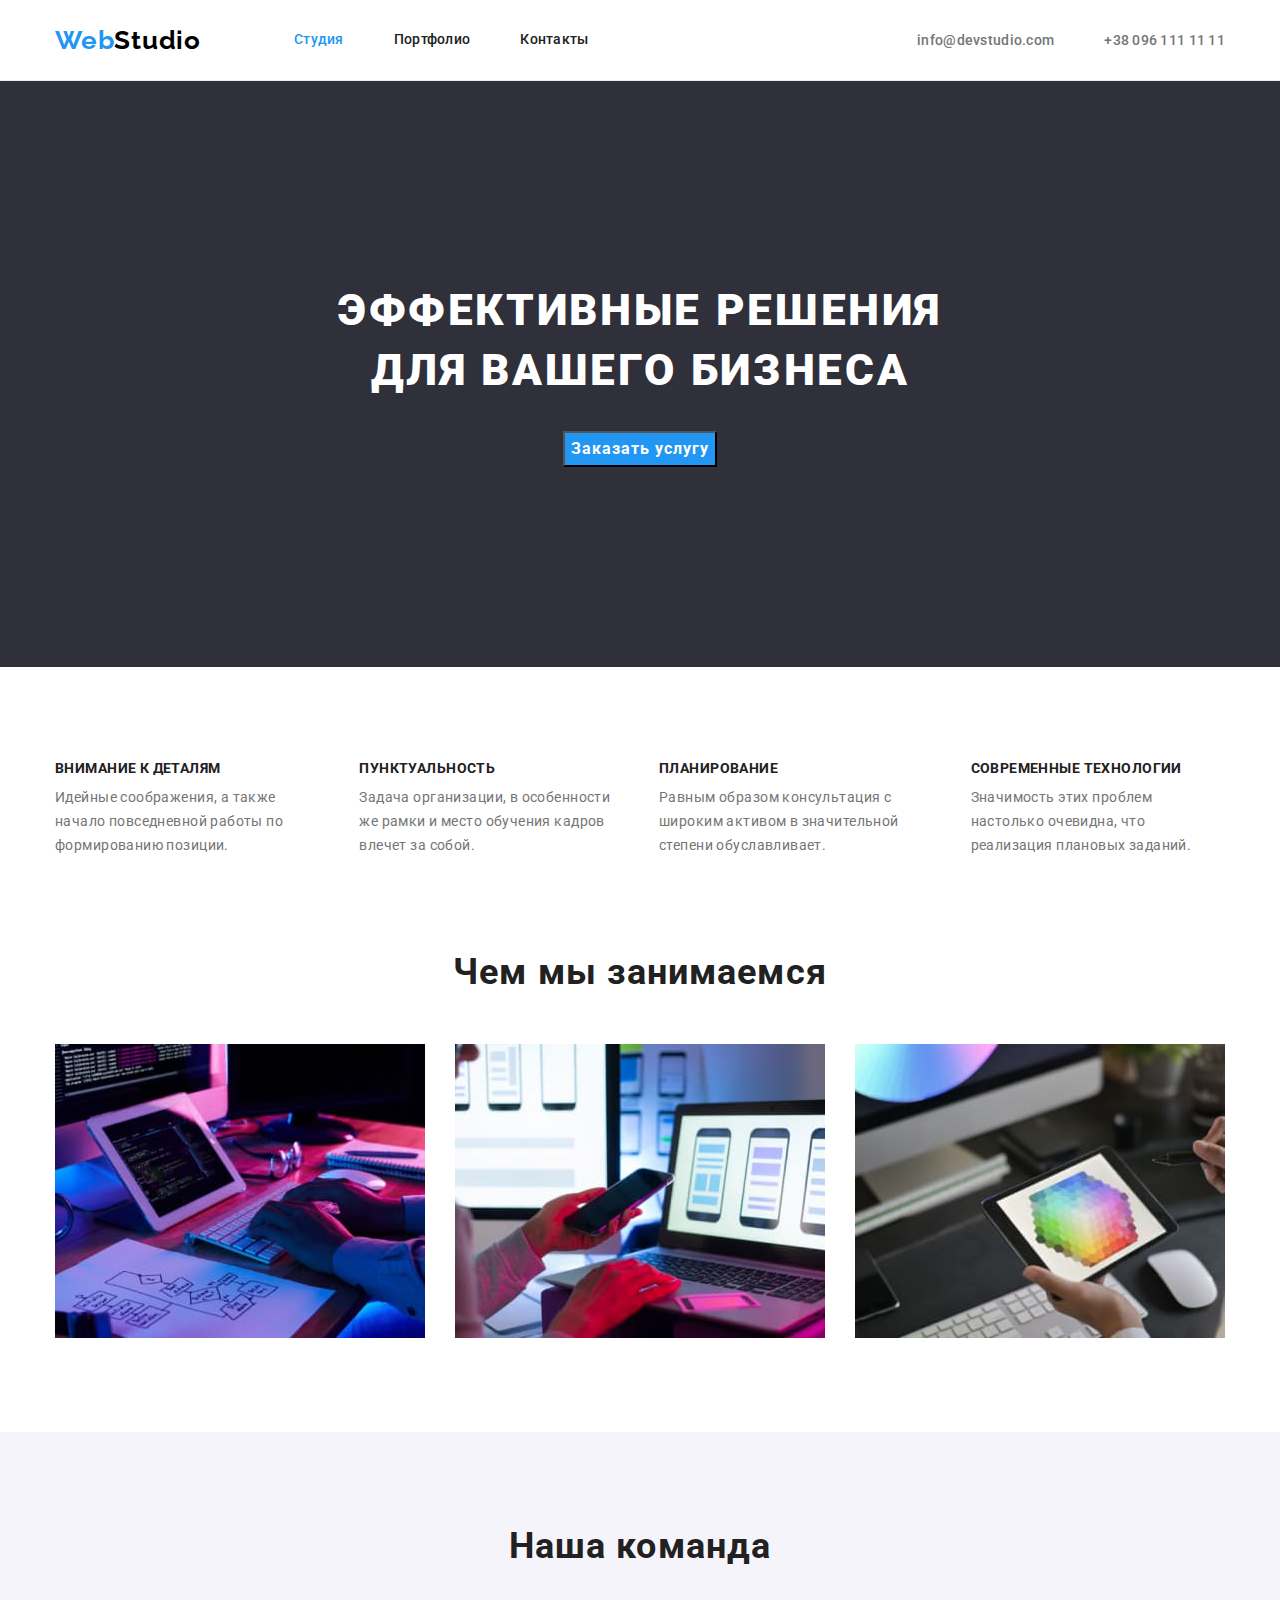
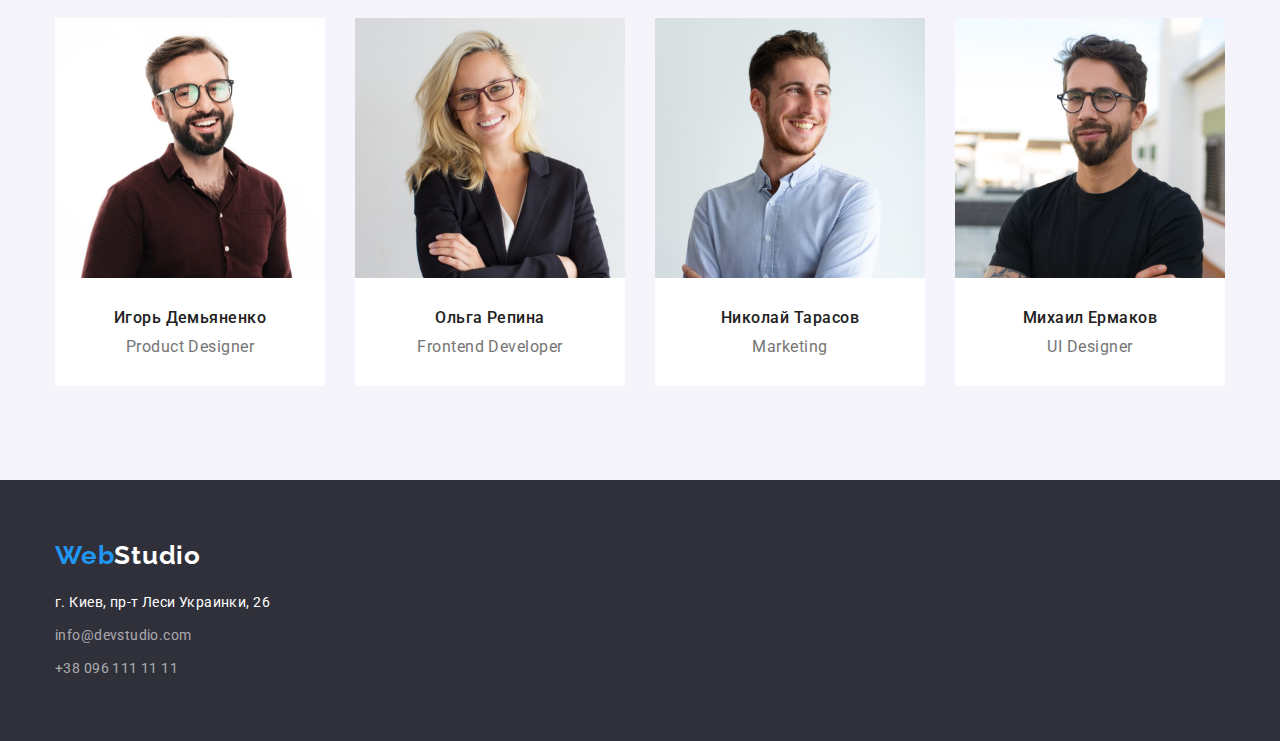
==== index.html @ cfa06dde "Initial commit" ====
<!DOCTYPE html>
<html lang="ru">
  <head>
    <meta charset="UTF-8" />
    <meta http-equiv="X-UA-Compatible" content="IE=edge" />
    <meta name="viewport" content="width=device-width, initial-scale=1.0" />
    <title>Студия</title>
    <link rel="preconnect" href="https://fonts.googleapis.com" />
    <link rel="preconnect" href="https://fonts.gstatic.com" crossorigin />
    <link
      href="https://fonts.googleapis.com/css2?family=Raleway:wght@700&family=Roboto:wght@400;500;700;900&display=swap"
      rel="stylesheet"
    />
    <link
      rel="stylesheet"
      href="https://cdnjs.cloudflare.com/ajax/libs/modern-normalize/1.1.0/modern-normalize.min.css"
    />
    <link rel="stylesheet" href="./css/style.css" />
  </head>
  <body class="page">
    <!--верхня лінія -->
    <header class="header">
      <div class="container header-container">
        <a class="header-logo" href="./index.html">Web<span class="uplogo-text">Studio</span></a>
        <nav>
          <ul class="site-nav">
            <li class="nav-item">
              <a class="link current" href="./index.html">Студия</a>
            </li>
            <li class="nav-item">
              <a class="link" href="./portfolio.html">Портфолио</a>
            </li>
            <li class="nav-item">
              <a class="link" href="">Контакты</a>
            </li>
          </ul>
        </nav>
        <ul class="header-contacts">
          <li class="contacts-item">
            <a class="contacts" href="mailto:info@devstudio.com" lang="en">info@devstudio.com</a>
          </li>
          <li class="contacts-item">
            <a class="contacts" href="tel:+380961111111">+38 096 111 11 11</a>
          </li>
        </ul>
      </div>
    </header>
    <!--Основний контент-->
    <main>
      <!--ГЕРОЙ-->
      <section class="hero-section">
        <div class="container hero-group">
          <h1 class="hero-title">Эффективные решения для вашего бизнеса</h1>
          <button class="hero-btn" type="button">Заказать услугу</button>
        </div>
      </section>

      <!--Особливості-->
      <section class="section benefits">
        <div class="container">
          <h2 class="visually-hidden">Наші переваги</h2>
          <ul class="benefits-item">
            <li class="benefits-contents">
              <h3 class="benefits-title">Внимание к деталям</h3>
              <p class="benefits-text">
                Идейные соображения, а также начало повседневной работы по формированию позиции.
              </p>
            </li>
            <li class="benefits-contents">
              <h3 class="benefits-title">Пунктуальность</h3>
              <p class="benefits-text">
                Задача организации, в особенности же рамки и место обучения кадров влечет за собой.
              </p>
            </li>
            <li class="benefits-contents">
              <h3 class="benefits-title">Планирование</h3>
              <p class="benefits-text">
                Равным образом консультация с широким активом в значительной степени обуславливает.
              </p>
            </li>
            <li class="benefits-contents">
              <h3 class="benefits-title">Современные технологии</h3>
              <p class="benefits-text">
                Значимость этих проблем настолько очевидна, что реализация плановых заданий.
              </p>
            </li>
          </ul>
        </div>
      </section>

      <!--Чим ми займаємся-->

      <section class="section occupation-section">
        <div class="container">
          <h2 class="occupation">Чем мы занимаемся</h2>
          <ul class="occupation-item">
            <li class="occupation-content">
              <img
                src="./images/img-section-what-we-do/wokr-computer.jpg"
                alt="Робота з компютером"
                width="370"
                height="294"
              />
            </li>

            <li class="occupation-content">
              <img
                src="./images/img-section-what-we-do/work-tel.jpg"
                alt="Робота з телефоном"
                width="370"
                height="294"
              />
            </li>

            <li class="occupation-content">
              <img
                src="./images/img-section-what-we-do/work-pad.jpg"
                alt="Робота з планшетом"
                width="370"
                height="294"
              />
            </li>
          </ul>
        </div>
      </section>

      <!--Наша Команда-->
      <section class="section team">
        <div class="container">
          <h2 class="team-title">Наша команда</h2>
          <ul class="team-item">
            <li class="team-content">
              <img
                src="./images/img-section-team/team-card-1.jpg"
                alt="Ігор"
                width="270"
                height="260"
              />
              <div class="text-team">
                <h3 class="team-name">Игорь Демьяненко</h3>
                <p class="team-job">Product Designer</p>
              </div>
            </li>

            <li class="team-content">
              <img
                src="./images/img-section-team/team-card-2.jpg"
                alt="Ольга"
                width="270"
                height="260"
              />
              <div class="text-team">
                <h3 class="team-name">Ольга Репина</h3>
                <p class="team-job">Frontend Developer</p>
              </div>
            </li>

            <li class="team-content">
              <img
                src="./images/img-section-team/team-card-3.jpg"
                alt="Микола"
                width="270"
                height="260"
              />
              <div class="text-team">
                <h3 class="team-name">Николай Тарасов</h3>
                <p class="team-job">Marketing</p>
              </div>
            </li>

            <li class="team-content">
              <img
                src="./images/img-section-team/team-card-4.jpg"
                alt="Михайло"
                width="270"
                height="260"
              />
              <div class="text-team">
                <h3 class="team-name">Михаил Ермаков</h3>
                <p class="team-job">UI Designer</p>
              </div>
            </li>
          </ul>
        </div>
      </section>
    </main>
    <!--Футер контакти-->

    <footer class="footer">
      <div class="container">
        <a class="logo-footer" href="./index.html">Web<span class="logo-text">Studio</span></a>

        <address>
          <ul>
            <li class="footer-item">
              <a
                class="map"
                href="https://www.google.com.ua/maps/place/%D0%B1%D1%83%D0%BB%D1%8C%D0%B2%D0%B0%D1%80+%D0%9B%D0%B5%D1%81%D1%96+%D0%A3%D0%BA%D1%80%D0%B0%D1%97%D0%BD%D0%BA%D0%B8,+26,+%D0%9A%D0%B8%D1%97%D0%B2,+02000/@50.4265807,30.5361971,17z/data=!3m1!4b1!4m5!3m4!1s0x40d4cf0e033ecbe9:0x57a4dffefec77da0!8m2!3d50.4265807!4d30.5383858"
              >
                г. Киев, пр-т Леси Украинки, 26</a
              >
            </li>

            <li class="footer-item">
              <a class="footer-contact" href="mailto:info@devstudio.com" lang="en"
                >info@devstudio.com</a
              >
            </li>
            <li class="footer-item">
              <a class="footer-contact" href="tel:+380961111111">+38 096 111 11 11</a>
            </li>
          </ul>
        </address>
      </div>
    </footer>
  </body>
</html>
---- css/style.css ----
body {
    font-family: roboto, sans-serif;
}

h1,
h2,
h3,
h4,
h5,
h6,
p {
    margin-bottom: 0;
    margin-top: 0;
}

img {
    display: block;
}

ul {
    list-style: none;
    padding: 0;
    margin: 0;
}

:root {
    --main-color: #212121;
    --blue-color: #2196F3;
    --white-color: #ffffff;
    --blackhero-color: #2F303A;
    --black-color: #000000;
    --grey-color: #757575;
    --button-color: #F5F4FA;
    --border-color: #eee;


}

.page {
    color: var(--grey-color);
    background-color: var(--white-color);
}

.container {

    width: 1200px;
    padding-left: 15px;
    padding-right: 15px;

    margin-left: auto;
    margin-right: auto;
}

.section {
    padding-top: 94px;
    padding-bottom: 94px;
}

.visually-hidden {
    position: absolute;
    white-space: nowrap;
    width: 1px;
    height: 1px;
    overflow: hidden;
    border: 0;
    padding: 0;
    clip: rect(0 0 0 0);
    clip-path: inset(50%);
    margin: -1px;
}

.header {
    background-color: var(--white-color);
    border-bottom: 1px solid #ECECEC;
}

.header-container {
    display: flex;
    align-items: center;
}

.header-logo {
    color: var(--blue-color);
    text-decoration: none;
    font-family: 'Raleway';
    font-weight: 700;
    font-size: 26px;
    line-height: 1.19;
    letter-spacing: 0.03em;
    margin-right: 93px;
}

.uplogo-text {
    color: var(--black-color);
    font-family: 'Raleway';
    font-weight: 700;
    font-size: 26px;
    line-height: 1.19;
    letter-spacing: 0.03em;
}

.site-nav {
    display: flex;
    align-items: center;
}

.nav-item {
    margin-right: 50px;
}

.nav-item:last-child {
    margin-right: 00px;
}

.link {
    padding-top: 32px;
    padding-bottom: 32px;
    display: block;
}

.site-nav .link {
    color: var(--main-color);
    text-decoration: none;
    font-weight: 500;
    font-size: 14px;
    line-height: 1.14;
    letter-spacing: 0.02em;
}

.site-nav .link:hover,
.site-nav .link:focus {
    color: var(--blue-color);
}

.site-nav .current {
    color: var(--blue-color);
}

.header-contacts {
    margin-left: auto;
    display: flex;
}

.contacts-item {
    margin-right: 50px;
}

.contacts-item:last-child {
    margin-right: 0px;
}

.header-contacts .contacts {
    color: var(--grey-color);
    text-decoration: none;

    font-weight: 500;
    font-size: 14px;
    line-height: 1.14;
    letter-spacing: 0.02em
}

.header-contacts .contacts:hover,
.header-contacts .contacts:focus {
    color: var(--blue-color);
}

.hero-section {
    background-color: var(--blackhero-color);
    padding: 200px 0;

}

.hero-group {
    width: 696px;
}

.hero-title {
    color: var(--white-color);

    font-weight: 900;
    font-size: 44px;
    line-height: 1.36;
    text-align: center;
    letter-spacing: 0.06em;
    text-transform: uppercase;
    margin-bottom: 30px;
}

.hero-btn {
    background-color: var(--blue-color);
    color: var(--white-color);
    cursor: pointer;
    font-family: inherit;
    font-weight: 700;
    font-size: 16px;
    line-height: 1.87;
    display: flex;
    align-items: center;
    text-align: center;
    letter-spacing: 0.06em;
    margin-left: auto;
    margin-right: auto;
}

.benefits-item {
    display: flex;
}

.benefits-contents {
    margin-right: 30px;
}

.benefits-contents:last-child {
    margin-right: 0px;
}

.benefits-title {
    color: var(--main-color);
    margin-bottom: 10px;
    font-weight: 700;
    font-size: 14px;
    line-height: 1.14;
    letter-spacing: 0.03em;
    text-transform: uppercase;
}

.benefits-text {
    font-size: 14px;
    line-height: 1.71;
    letter-spacing: 0.03em;
}

.occupation-section{
    padding-top: 0;

}
.occupation {
    color: var(--main-color);
    margin-bottom: 50px;

    font-weight: 700;
    font-size: 36px;
    line-height: 1.16;
    text-align: center;
    letter-spacing: 0.03em;
}

.occupation-item {
    display: flex;
}

.occupation-content {
    margin-right: 30px;
}

.occupation-content:last-child {
    margin-right: 0px;
}

.team {
    background-color: var(--button-color);
    ;
}

.team-title {
    color: var(--main-color);
    margin-bottom: 50px;

    font-weight: 700;
    font-size: 36px;
    line-height: 1.16;
    text-align: center;
    letter-spacing: 0.03em;
}

.team-item {
    display: flex;

}

.team-content {
    margin-right: 30px;
}
.team-content:last-child {
    margin-right: 0px;
}

.team-name {
    color: var(--main-color);
    background: var(--white-color);
    text-align: center;
    font-weight: 500;
    font-size: 16px;
    line-height: 1.19;
    margin-bottom: 10px;
    letter-spacing: 0.03em;
}

.team-job {
    color: var(--grey-color);
    background: var(--white-color);
    text-align: center;
    font-size: 16px;
    line-height: 1.19;
    
    letter-spacing: 0.03em;
}
.text-team{
    color: var(--grey-color);
        background: var(--white-color);
    padding-top: 30px;
    padding-bottom: 30px;
}

.footer {
    background-color: var(--blackhero-color);
    padding-top: 60px;
    padding-bottom: 60px;

}

.logo-footer {
    color: var(--blue-color);
    text-decoration: none;
    font-family: 'Raleway';
    font-weight: 700;
    font-size: 26px;
    line-height: 1.19;
    letter-spacing: 0.03em;
    margin-bottom: 20px;
    display: flex;
}

.logo-text {
    color: var(--white-color);
    text-decoration: none;
    font-family: 'Raleway';
    font-weight: 700;
    font-size: 26px;
    line-height: 1.19;
    letter-spacing: 0.03em;
}

address {
    font-style: normal;
}

.footer-item {
    margin-bottom: 9px;
}

.footer-item:last-child {
    margin-bottom: 0px;
}

.map {
    color: var(--white-color);
    text-decoration: none;

    font-size: 14px;
    line-height: 1.71;
    letter-spacing: 0.03em;
}

.footer-contact {
    color: rgba(255, 255, 255, 0.6);
    text-decoration: none;

    font-size: 14px;
    line-height: 1.71;
    letter-spacing: 0.03em;
}

.footer-contact:hover,
.footer-contact:focus {
    color: var(--blue-color);

}

/*main portfolio*/
.add-navi {
    display: flex;
    align-items: center;
    justify-content: center;
    margin-bottom: 50px;
}

.add-item {
    margin-right: 8px;
    
}

.add-item:last-child {
    margin-right: 0px;
}

.button {
    background-color: var(--button-color);
    color: var(--main-color);
    font-family: inherit;
    font-weight: 500;
    font-size: 16px;
    line-height: 1.62;
    text-align: center;
    letter-spacing: 0.03em;
    cursor: pointer;
}

.button:hover,
.button:focus {
    color: var(--white-color);
    background-color: var(--blue-color);
}

.all {
    background: var(--blue-color);
    color: var(--white-color);
}

.net {
    display: flex;
    flex-wrap: wrap;
}

.net-item {
    margin-right: 30px;
    margin-bottom: 30px;

}

.net-item:nth-child(3n) {
    margin-right: 0;
}

.net-item:nth-last-child(-n+3) {
    margin-bottom: 0px;
}
.text-flex{
    padding: 0px 24px 20px 24px;
    border-left: 1px solid #EEEEEE;
    border-right: 1px solid #EEEEEE;
    border-bottom: 1px solid #EEEEEE;
    

}
.portfolio-titles {
    color: var(--main-color);
    margin-bottom: 4px;

    font-weight: 700;
    font-size: 18px;
    line-height: 2;
    letter-spacing: 0.06em;
}

.portfolio-text {
   
    font-size: 16px;
    line-height: 1.87;
    letter-spacing: 0.03em;
}
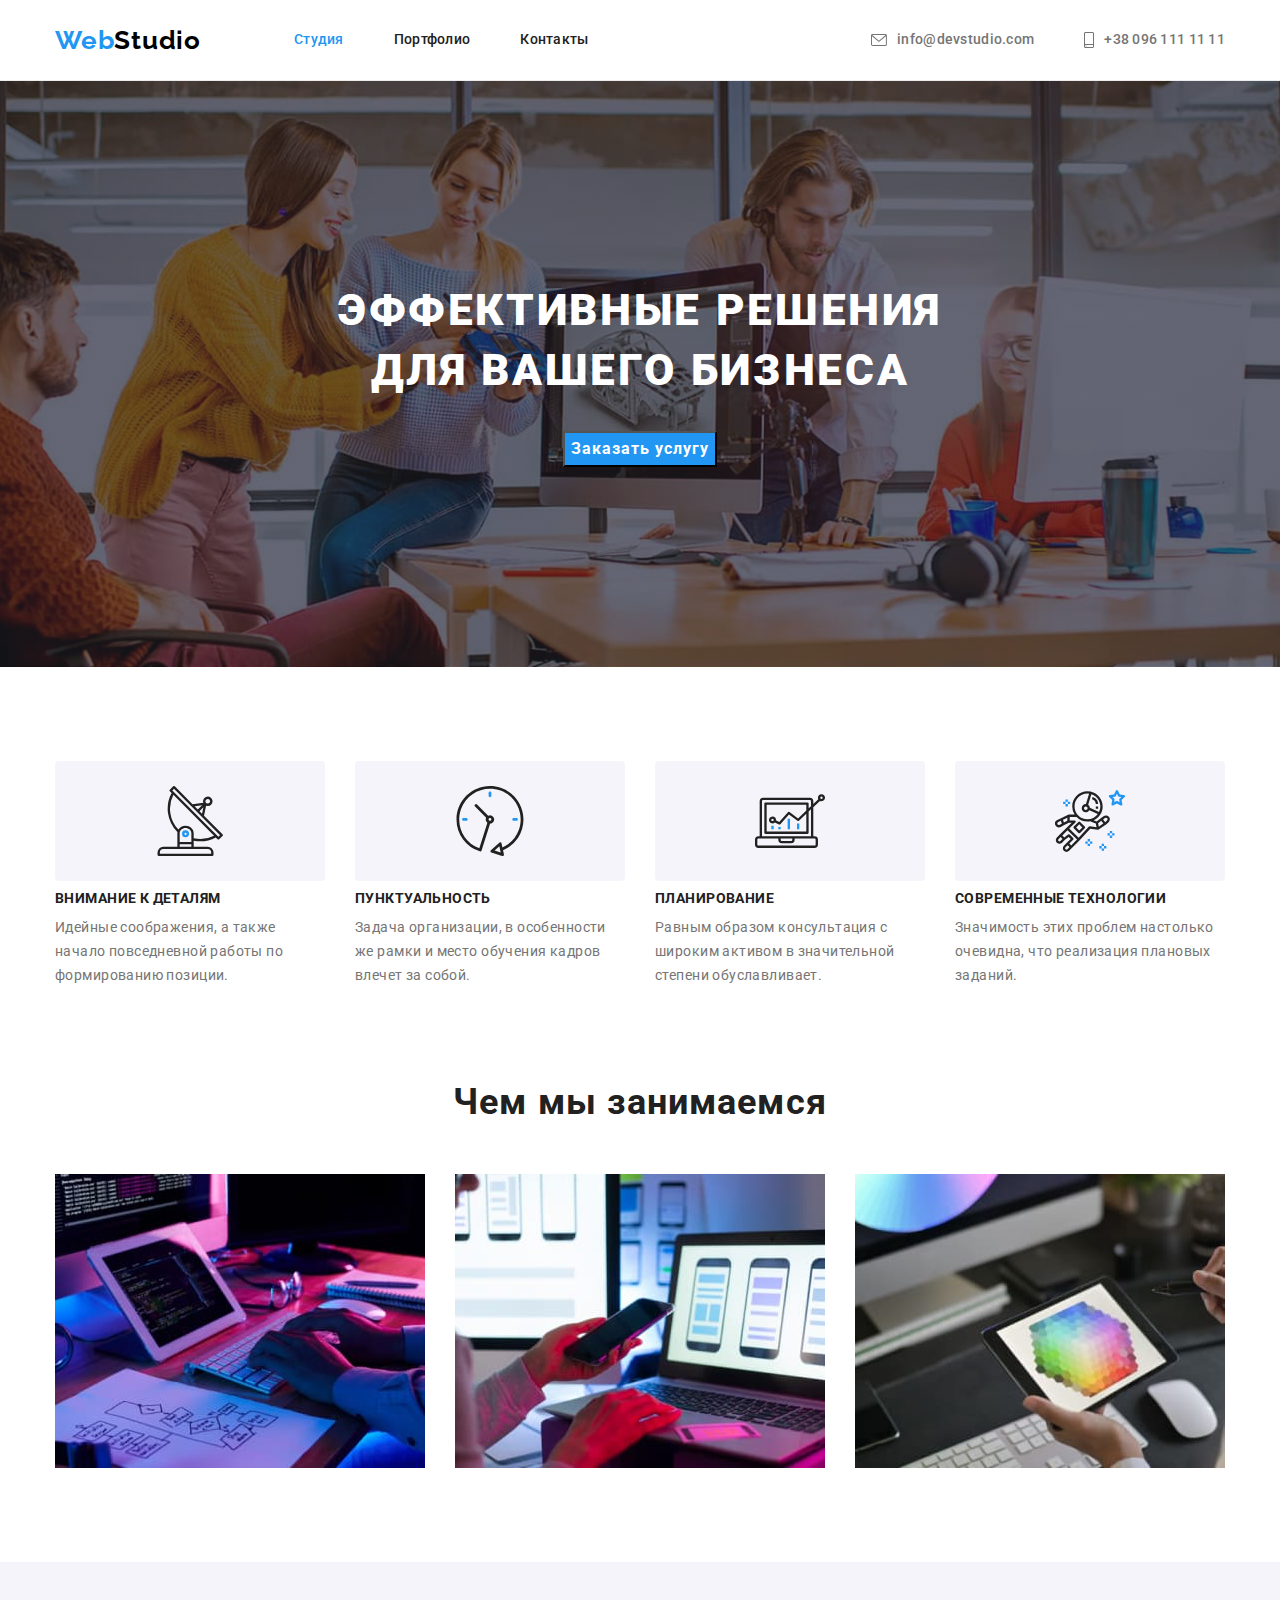
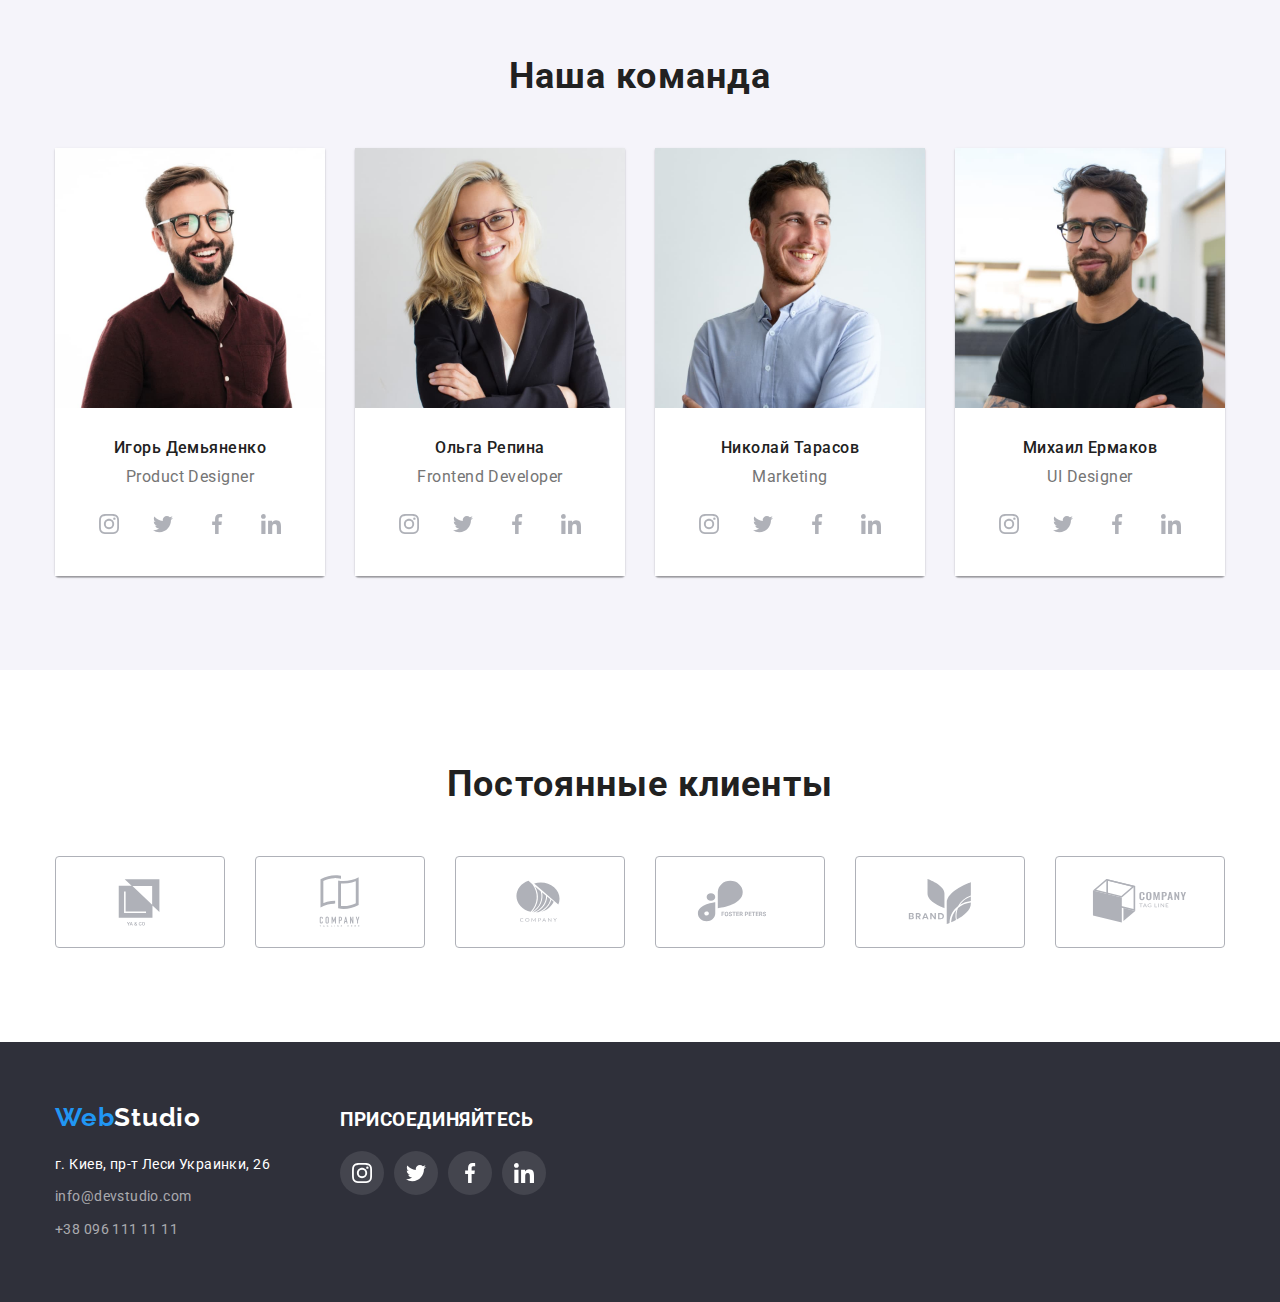
==== commit 5fa1702f: "homework-4" ====
--- a/index.html
+++ b/index.html
@@ -19,7 +19,7 @@
   </head>
   <body class="page">
     <!--верхня лінія -->
-    <header class="header">
+    <header class="header"> 
       <div class="container header-container">
         <a class="header-logo" href="./index.html">Web<span class="uplogo-text">Studio</span></a>
         <nav>
@@ -37,10 +37,10 @@
         </nav>
         <ul class="header-contacts">
           <li class="contacts-item">
-            <a class="contacts" href="mailto:info@devstudio.com" lang="en">info@devstudio.com</a>
+            <a class="contacts" href="mailto:info@devstudio.com" lang="en"><svg class="contacts-mail"><use href="./images/icons/symbol-defs.svg#icon-mail"></use> </svg> info@devstudio.com</a>
           </li>
           <li class="contacts-item">
-            <a class="contacts" href="tel:+380961111111">+38 096 111 11 11</a>
+            <a class="contacts" href="tel:+380961111111"><svg class="contacts-smartphone"><use href="./images/icons/symbol-defs.svg#icon-smartphone"></use> </svg> +38 096 111 11 11</a>
           </li>
         </ul>
       </div>
@@ -60,25 +60,30 @@
         <div class="container">
           <h2 class="visually-hidden">Наші переваги</h2>
           <ul class="benefits-item">
+            <li class="benefits-contents" >
+           <div class="benefits-icons"><svg class="benefits-icon"><use href="./images/icons/symbol-defs.svg#icon-antenna"></use> </svg></div>
+                <h3 class="benefits-title">Внимание к деталям</h3>
+              <p class="benefits-text">
+                Идейные соображения, а также начало повседневной работы по формированию позиции.
+              </p>
+              
+            </li>
             <li class="benefits-contents">
-              <h3 class="benefits-title">Внимание к деталям</h3>
-              <p class="benefits-text">
-                Идейные соображения, а также начало повседневной работы по формированию позиции.
+              <div  class="benefits-icons"><svg class="benefits-icon"><use href="./images/icons/symbol-defs.svg#icon-clock"></use> </svg></div>
+              <h3 class="benefits-title">Пунктуальность</h3>
+              <p class="benefits-text">
+                Задача организации, в особенности же рамки и место обучения кадров влечет за собой.
               </p>
             </li>
             <li class="benefits-contents">
-              <h3 class="benefits-title">Пунктуальность</h3>
-              <p class="benefits-text">
-                Задача организации, в особенности же рамки и место обучения кадров влечет за собой.
+              <div class="benefits-icons"><svg class="benefits-icon"><use href="./images/icons/symbol-defs.svg#icon-diagram"></use> </svg></div>
+              <h3 class="benefits-title">Планирование</h3>
+              <p class="benefits-text">
+                Равным образом консультация с широким активом в значительной степени обуславливает.
               </p>
             </li>
             <li class="benefits-contents">
-              <h3 class="benefits-title">Планирование</h3>
-              <p class="benefits-text">
-                Равным образом консультация с широким активом в значительной степени обуславливает.
-              </p>
-            </li>
-            <li class="benefits-contents">
+              <div class="benefits-icons"><svg class="benefits-icon"><use href="./images/icons/symbol-defs.svg#icon-astronaut"></use> </svg></div>
               <h3 class="benefits-title">Современные технологии</h3>
               <p class="benefits-text">
                 Значимость этих проблем настолько очевидна, что реализация плановых заданий.
@@ -139,6 +144,13 @@
               <div class="text-team">
                 <h3 class="team-name">Игорь Демьяненко</h3>
                 <p class="team-job">Product Designer</p>
+                <ul class="icons-list">
+                  <li class="social-list"> <a class="social-links" href="https://www.instagram.com/"> <svg class="social-icons"><use href="./images/icons/symbol-defs.svg#icon-instagram"></use></svg></a>
+                  </li>
+                  <li class="social-list"> <a class="social-links" href="https://twitter.com/?lang=uk"><svg class="social-icons"><use href="./images/icons/symbol-defs.svg#icon-twitter"></use> </svg></a></li>
+                  <li class="social-list"> <a class="social-links" href="https://about.facebook.com/"> <svg class="social-icons"><use href="./images/icons/symbol-defs.svg#icon-facebook"></use> </svg></a></li>
+                  <li class="social-list"> <a class="social-links" href="https://www.linkedin.com/"> <svg class="social-icons"><use href="./images/icons/symbol-defs.svg#icon-linkedin"></use>  </svg> </svg></a></li>
+                </ul>
               </div>
             </li>
 
@@ -152,6 +164,13 @@
               <div class="text-team">
                 <h3 class="team-name">Ольга Репина</h3>
                 <p class="team-job">Frontend Developer</p>
+                <ul class="icons-list">
+                  <li class="social-list"> <a class="social-links" href="https://www.instagram.com/"> <svg class="social-icons"><use href="./images/icons/symbol-defs.svg#icon-instagram"></use></svg></a>
+                  </li>
+                  <li class="social-list"> <a class="social-links" href="https://twitter.com/?lang=uk"><svg class="social-icons"><use href="./images/icons/symbol-defs.svg#icon-twitter"></use> </svg></a></li>
+                  <li class="social-list"> <a class="social-links" href="https://about.facebook.com/"> <svg class="social-icons"><use href="./images/icons/symbol-defs.svg#icon-facebook"></use> </svg></a></li>
+                  <li class="social-list"> <a class="social-links" href="https://www.linkedin.com/"> <svg class="social-icons"><use href="./images/icons/symbol-defs.svg#icon-linkedin"></use>  </svg> </svg></a></li>
+                </ul>
               </div>
             </li>
 
@@ -165,6 +184,13 @@
               <div class="text-team">
                 <h3 class="team-name">Николай Тарасов</h3>
                 <p class="team-job">Marketing</p>
+                <ul class="icons-list">
+                  <li class="social-list"> <a class="social-links" href="https://www.instagram.com/"> <svg class="social-icons"><use href="./images/icons/symbol-defs.svg#icon-instagram"></use></svg></a>
+                  </li>
+                  <li class="social-list"> <a class="social-links" href="https://twitter.com/?lang=uk"><svg class="social-icons"><use href="./images/icons/symbol-defs.svg#icon-twitter"></use> </svg></a></li>
+                  <li class="social-list"> <a class="social-links" href="https://about.facebook.com/"> <svg class="social-icons"><use href="./images/icons/symbol-defs.svg#icon-facebook"></use> </svg></a></li>
+                  <li class="social-list"> <a class="social-links" href="https://www.linkedin.com/"> <svg class="social-icons"><use href="./images/icons/symbol-defs.svg#icon-linkedin"></use>  </svg> </svg></a></li>
+                </ul>
               </div>
             </li>
 
@@ -178,8 +204,30 @@
               <div class="text-team">
                 <h3 class="team-name">Михаил Ермаков</h3>
                 <p class="team-job">UI Designer</p>
-              </div>
-            </li>
+                <ul class="icons-list">
+                  <li class="social-list"> <a class="social-links" href="https://www.instagram.com/"> <svg class="social-icons"><use href="./images/icons/symbol-defs.svg#icon-instagram"></use></svg></a>
+                  </li>
+                  <li class="social-list"> <a class="social-links" href="https://twitter.com/?lang=uk"><svg class="social-icons"><use href="./images/icons/symbol-defs.svg#icon-twitter"></use> </svg></a></li>
+                  <li class="social-list"> <a class="social-links" href="https://about.facebook.com/"> <svg class="social-icons"><use href="./images/icons/symbol-defs.svg#icon-facebook"></use> </svg></a></li>
+                  <li class="social-list"> <a class="social-links" href="https://www.linkedin.com/"> <svg class="social-icons"><use href="./images/icons/symbol-defs.svg#icon-linkedin"></use>  </svg> </a></li>
+                </ul>
+              </div>
+            </li>
+          </ul>
+        </div>
+      </section>
+      <!-- Постійні клієнти -->
+
+      <section class="section section-clients">
+        <div class="container">
+          <h2 class="clients-title">Постоянные клиенты</h2>
+          <ul class="clients-list">
+            <li class="clients-item"><svg class="clients-icons"><use href="./images/icons/symbol-defs.svg#icon-client-1"></use>  </svg> </li>
+            <li class="clients-item"><svg class="clients-icons"><use href="./images/icons/symbol-defs.svg#icon-client-2"></use>  </svg> </li>
+            <li class="clients-item"><svg class="clients-icons"><use href="./images/icons/symbol-defs.svg#icon-client-3"></use>  </svg> </li>
+            <li class="clients-item"><svg class="clients-icons"><use href="./images/icons/symbol-defs.svg#icon-client-4"></use>  </svg> </li>
+            <li class="clients-item"><svg class="clients-icons"><use href="./images/icons/symbol-defs.svg#icon-client-5"></use>  </svg> </li>
+            <li class="clients-item"><svg class="clients-icons"><use href="./images/icons/symbol-defs.svg#icon-client-6"></use>  </svg> </li>
           </ul>
         </div>
       </section>
@@ -187,7 +235,8 @@
     <!--Футер контакти-->
 
     <footer class="footer">
-      <div class="container">
+      <div class="container footer-container">
+        <div>
         <a class="logo-footer" href="./index.html">Web<span class="logo-text">Studio</span></a>
 
         <address>
@@ -209,6 +258,16 @@
             <li class="footer-item">
               <a class="footer-contact" href="tel:+380961111111">+38 096 111 11 11</a>
             </li>
+            </div>
+         <div class="connect-icons">
+            <h3 class="connect">ПРИСОЕДИНЯЙТЕСЬ</h3>
+            <ul class="footer-list">
+              <li class="footer-list"><a class="footer-link" href="https://www.instagram.com/"><svg class="footer-icons"><use href="./images/icons/symbol-defs.svg#icon-instagram"></use></svg></a></li>
+              <li class="footer-list"><a class="footer-link" href="https://twitter.com/?lang=uk"><svg class="footer-icons"><use href="./images/icons/symbol-defs.svg#icon-twitter"></use> </svg></a></li>
+              <li class="footer-list"><a class="footer-link" href="https://about.facebook.com/"><svg class="footer-icons"><use href="./images/icons/symbol-defs.svg#icon-facebook"></use> </svg></a></li>
+              <li class="footer-list"><a class="footer-link" href="https://www.linkedin.com/"><svg class="footer-icons"><use href="./images/icons/symbol-defs.svg#icon-linkedin"></use>  </svg></a></li>
+            </ul>
+          </div>
           </ul>
         </address>
       </div>
--- a/css/style.css
+++ b/css/style.css
@@ -149,24 +149,49 @@
     margin-right: 0px;
 }
 
-.header-contacts .contacts {
+ .contacts {
+     display: flex;
     color: var(--grey-color);
     text-decoration: none;
-
+    align-items: center;
     font-weight: 500;
     font-size: 14px;
     line-height: 1.14;
     letter-spacing: 0.02em
 }
 
-.header-contacts .contacts:hover,
-.header-contacts .contacts:focus {
+ .contacts:hover,
+ .contacts:focus {
     color: var(--blue-color);
 }
 
+.contacts-mail{
+width: 16px;
+height: 12px;
+margin-right: 10px;
+fill: currentColor;
+
+}
+.contacts-smartphone{
+    width: 10px;
+    height: 16px;
+    margin-right: 10px;
+    fill: currentColor;
+    }
+
+
 .hero-section {
+    background-image: linear-gradient(to right, rgba(47, 48, 58, 0.4), rgba(47, 48, 58, 0.4)), url(../images/img-section-hero/hero-img.jpg);
+    background-repeat: no-repeat;
+    max-width: 1600px;
+    margin-right: auto;
+    margin-left: auto;
+    background-size: cover;
+    background-position: center;
+
     background-color: var(--blackhero-color);
     padding: 200px 0;
+    
 
 }
 
@@ -229,6 +254,21 @@
     line-height: 1.71;
     letter-spacing: 0.03em;
 }
+.benefits-icons{
+background-color: var(--button-color);
+height: 120px;
+width: 270px;
+border-radius: 4px;
+margin-bottom: 10px;
+display: flex;
+align-items: center;
+justify-content: center;
+
+}
+.benefits-icon{
+    width: 70px;
+height: 70px;
+}
 
 .occupation-section{
     padding-top: 0;
@@ -275,11 +315,12 @@
 
 .team-item {
     display: flex;
-
 }
 
 .team-content {
     margin-right: 30px;
+    box-shadow: 0px 1px 3px rgba(0, 0, 0, 0.12), 0px 1px 1px rgba(0, 0, 0, 0.14), 0px 2px 1px rgba(0, 0, 0, 0.2);
+        border-radius: 0px 0px 4px 4px;
 }
 .team-content:last-child {
     margin-right: 0px;
@@ -302,7 +343,7 @@
     text-align: center;
     font-size: 16px;
     line-height: 1.19;
-    
+    margin-bottom: 16px;
     letter-spacing: 0.03em;
 }
 .text-team{
@@ -311,6 +352,78 @@
     padding-top: 30px;
     padding-bottom: 30px;
 }
+ .icons-list{
+    display: flex;
+    justify-content: center;
+}
+
+.social-list:not(:last-child) {
+    margin-right: 10px;
+}
+.social-links{
+    display: flex;
+    width: 44px;
+    height: 44px;
+    background-color: var(--white-color);
+    border-radius: 50%;
+    align-items: center;
+    justify-content: center;
+}
+.social-links:hover .social-icons,
+.social-links:focus .social-icons {
+    fill: #ffffff;
+}
+.social-links:hover,
+.social-links:focus{
+    background-color:var(--blue-color)
+}
+.social-icons{
+    width: 20px;
+    height: 20px;
+    fill: #AFB1B8    ;
+}
+.clients-title{
+    color: var(--main-color);
+    margin-bottom: 50px;
+
+    font-weight: 700;
+    font-size: 36px;
+    line-height: 1.16;
+    text-align: center;
+    letter-spacing: 0.03em;
+}
+.clients-list{
+    display: flex;
+}
+.clients-item{
+    display: flex;
+    width: 170px;
+    height: 92px;
+    margin-right: 30px;
+    border: solid 1px #AFB1B8;
+    justify-content: center;
+    align-items: center;
+    border-radius: 4px;
+}
+.clients-item:last-child{
+    margin-right: 0px;
+}
+.clients-item:hover,
+.clients-item:focus{
+    border-color: var(--blue-color);
+}
+.clients-item:hover .clients-icons,
+.clients-item:focus .clients-icons{
+    fill: var(--blue-color);
+}
+
+.clients-icons{
+    width: 106px;
+    height: 60px;
+    fill: #AFB1B8;
+}
+
+
 
 .footer {
     background-color: var(--blackhero-color);
@@ -319,6 +432,12 @@
 
 }
 
+.footer-container{
+    display: flex;
+        justify-content: flex-start;
+        align-items: baseline;
+}
+
 .logo-footer {
     color: var(--blue-color);
     text-decoration: none;
@@ -376,6 +495,41 @@
     color: var(--blue-color);
 
 }
+.connect-icons{
+    margin-left: 70px;
+}
+.connect{
+    color: var(--white-color);
+    font-style: 14px;
+line-height: 1.14;
+letter-spacing: 0.03em;
+margin-bottom: 20px;
+}
+.footer-list{
+    display: flex;
+    margin-right: 10px;
+}
+.footer-list:last-child{
+    margin-right: 0px;
+}
+.footer-link{
+    display: flex;
+    width: 44px;
+    height: 44px;
+    border-radius: 50%;
+    background-color: rgba(255, 255, 255, 0.1);
+    justify-content: center;
+    align-items: center;
+}
+.footer-link:hover{
+background-color: var(--blue-color);
+}
+.footer-icons{
+    fill:var(--white-color);
+    height: 20px;
+    width: 20px;
+}
+
 
 /*main portfolio*/
 .add-navi {
@@ -404,12 +558,15 @@
     text-align: center;
     letter-spacing: 0.03em;
     cursor: pointer;
+        border-radius: 4px;
 }
 
 .button:hover,
 .button:focus {
     color: var(--white-color);
     background-color: var(--blue-color);
+    box-shadow: 0px 3px 1px rgba(0, 0, 0, 0.1), 0px 1px 2px rgba(0, 0, 0, 0.08), 0px 2px 2px rgba(0, 0, 0, 0.12);
+        border-radius: 4px;
 }
 
 .all {
@@ -425,7 +582,10 @@
 .net-item {
     margin-right: 30px;
     margin-bottom: 30px;
-
+}
+.net-item:hover,
+.net-item:focus{
+    box-shadow: 0px 1px 1px rgba(0, 0, 0, 0.12), 0px 4px 4px rgba(0, 0, 0, 0.06), 1px 4px 6px rgba(0, 0, 0, 0.16);
 }
 
 .net-item:nth-child(3n) {
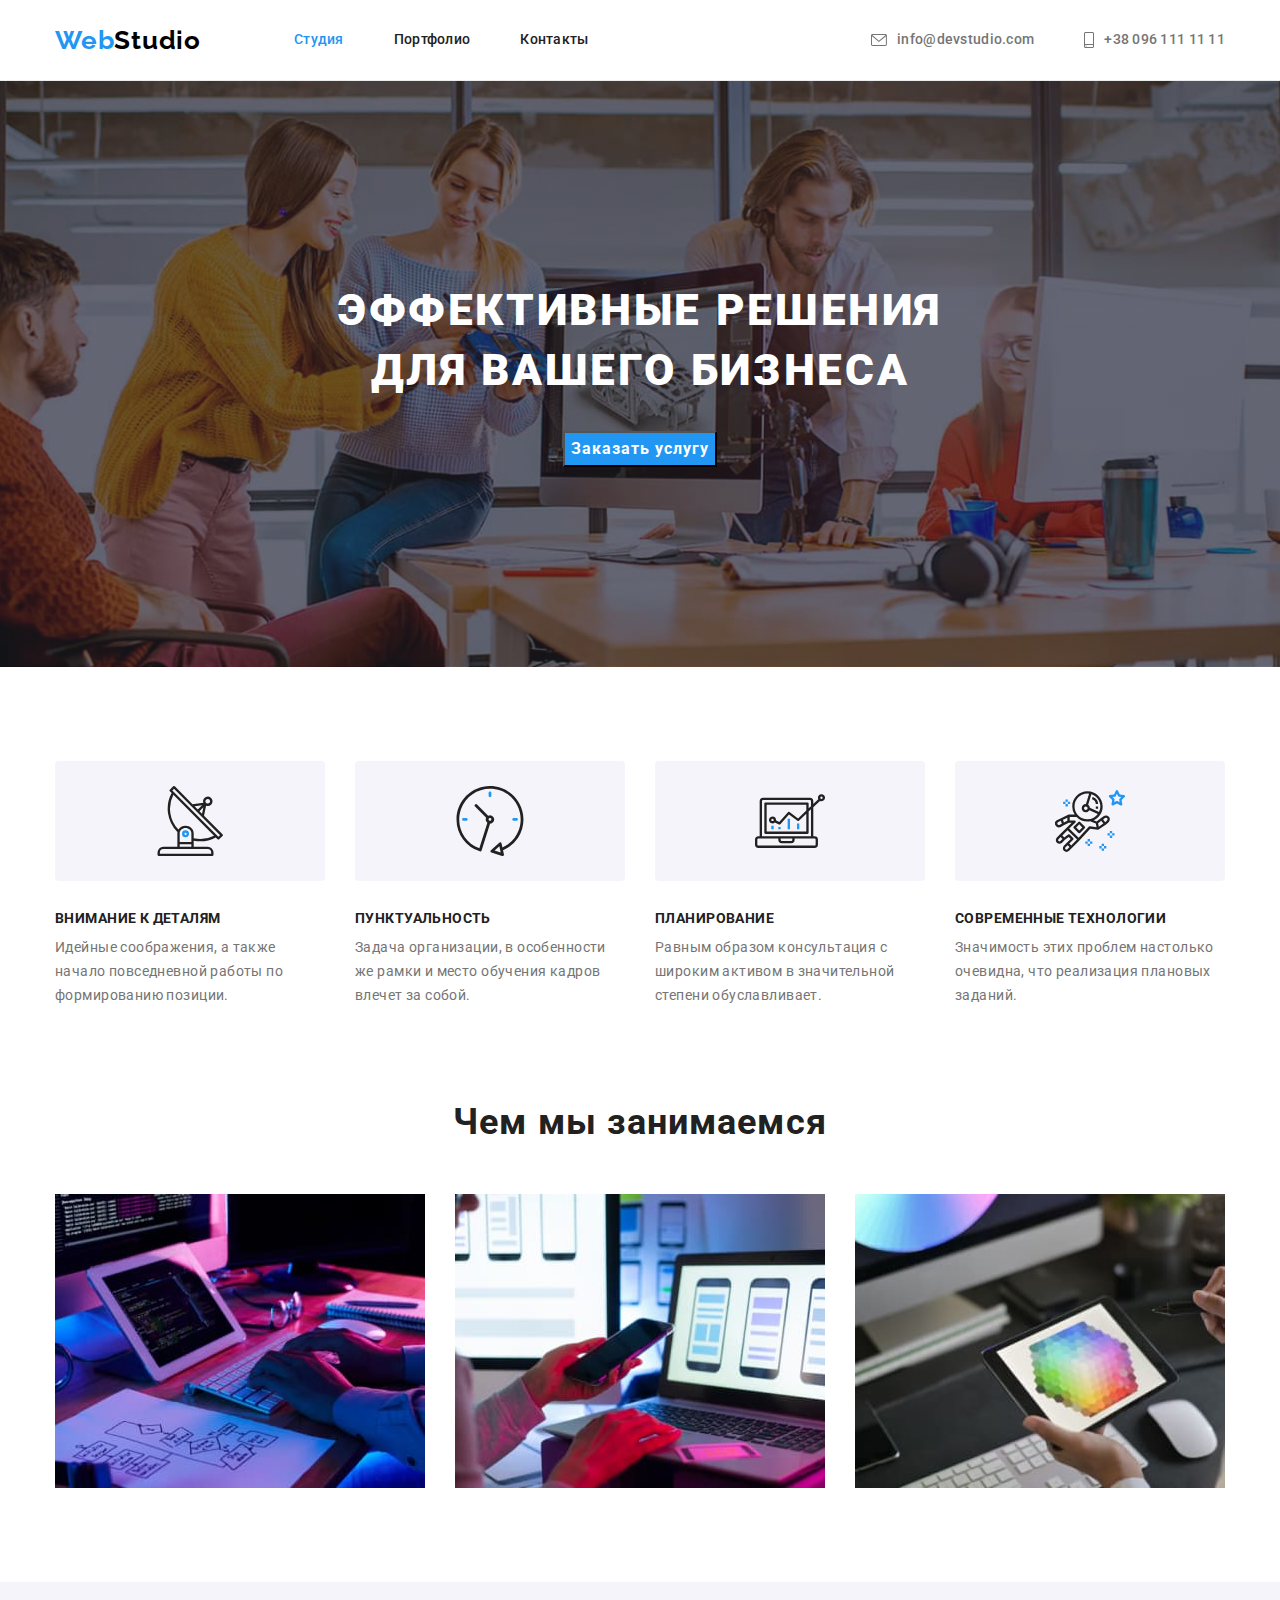
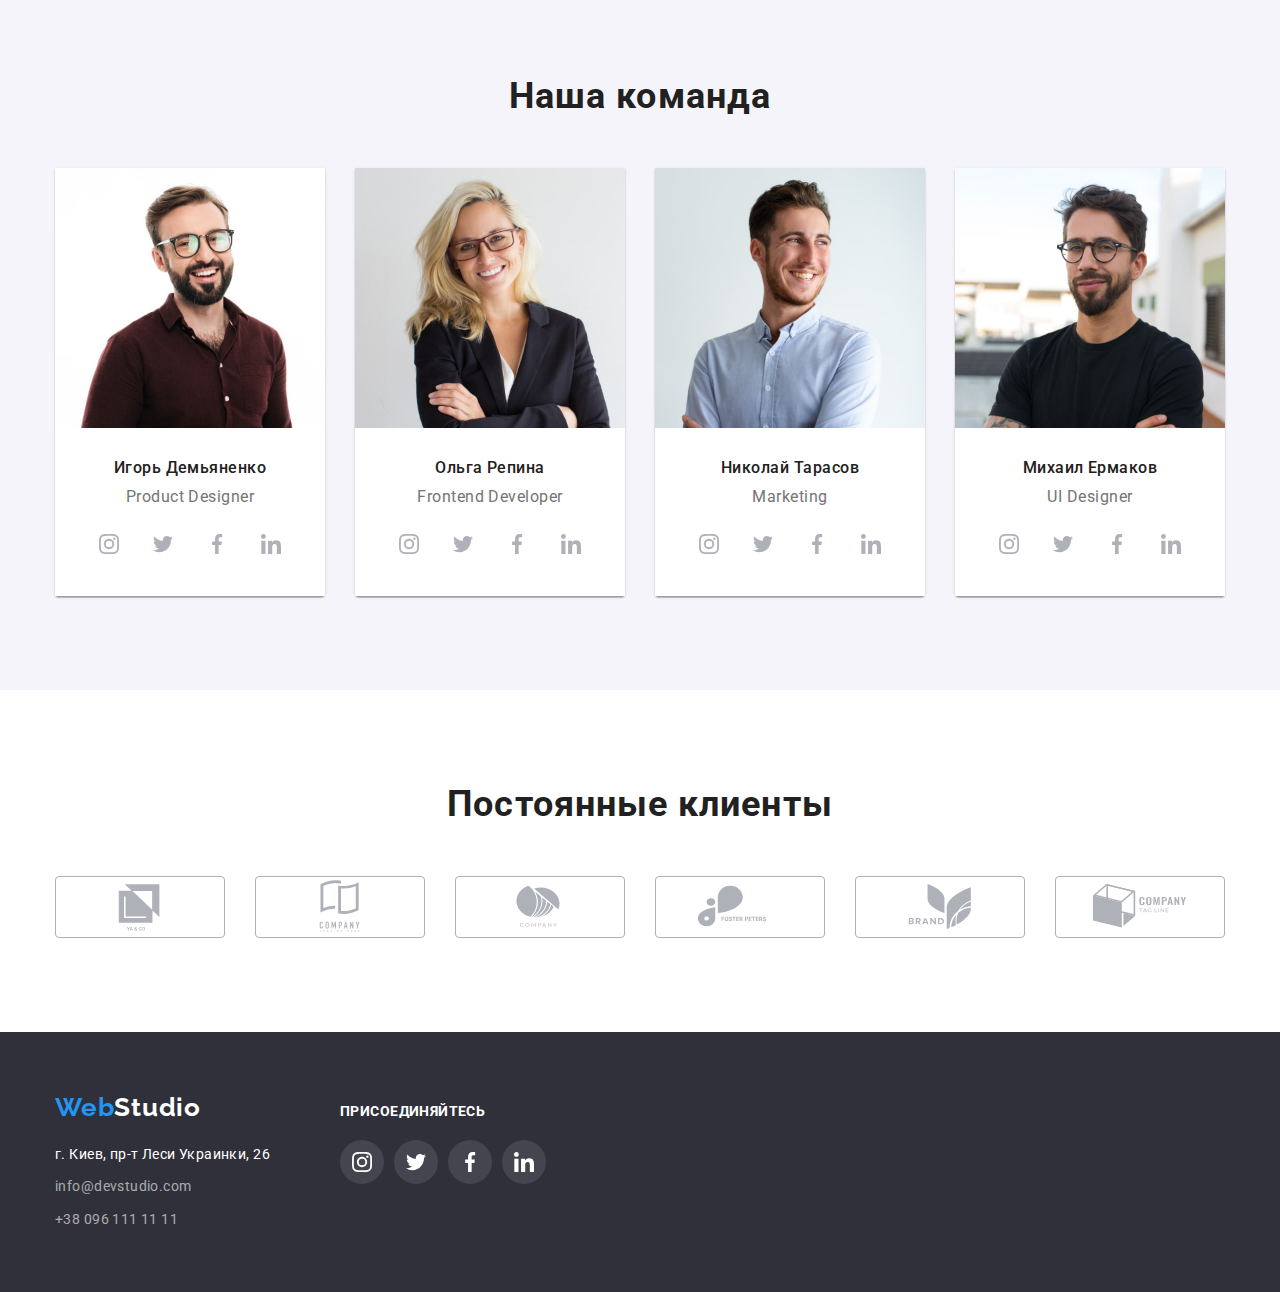
==== commit 910b409e: "fixed-hm-4" ====
--- a/index.html
+++ b/index.html
@@ -222,12 +222,12 @@
         <div class="container">
           <h2 class="clients-title">Постоянные клиенты</h2>
           <ul class="clients-list">
-            <li class="clients-item"><svg class="clients-icons"><use href="./images/icons/symbol-defs.svg#icon-client-1"></use>  </svg> </li>
-            <li class="clients-item"><svg class="clients-icons"><use href="./images/icons/symbol-defs.svg#icon-client-2"></use>  </svg> </li>
-            <li class="clients-item"><svg class="clients-icons"><use href="./images/icons/symbol-defs.svg#icon-client-3"></use>  </svg> </li>
-            <li class="clients-item"><svg class="clients-icons"><use href="./images/icons/symbol-defs.svg#icon-client-4"></use>  </svg> </li>
-            <li class="clients-item"><svg class="clients-icons"><use href="./images/icons/symbol-defs.svg#icon-client-5"></use>  </svg> </li>
-            <li class="clients-item"><svg class="clients-icons"><use href="./images/icons/symbol-defs.svg#icon-client-6"></use>  </svg> </li>
+            <li class="clients-item"><a class="clients-link" href=""><svg width="106px" height="60px" class="clients-icons"><use href="./images/icons/symbol-defs.svg#icon-client-1"></use>  </svg> </a></li>
+            <li class="clients-item"><a class="clients-link" href=""><svg width="106px" height="60px" class="clients-icons"><use href="./images/icons/symbol-defs.svg#icon-client-2"></use>  </svg> </a></li>
+            <li class="clients-item"><a class="clients-link" href=""><svg width="106px" height="60px" class="clients-icons"><use href="./images/icons/symbol-defs.svg#icon-client-3"></use>  </svg> </a></li>
+            <li class="clients-item"><a class="clients-link" href=""><svg width="106px" height="60px" class="clients-icons"><use href="./images/icons/symbol-defs.svg#icon-client-4"></use>  </svg> </a></li>
+            <li class="clients-item"><a class="clients-link" href=""><svg width="106px" height="60px" class="clients-icons"><use href="./images/icons/symbol-defs.svg#icon-client-5"></use>  </svg> </a></li>
+            <li class="clients-item"><a class="clients-link" href=""><svg width="106px" height="60px" class="clients-icons"><use href="./images/icons/symbol-defs.svg#icon-client-6"></use>  </svg> </a></li>
           </ul>
         </div>
       </section>
--- a/css/style.css
+++ b/css/style.css
@@ -259,7 +259,7 @@
 height: 120px;
 width: 270px;
 border-radius: 4px;
-margin-bottom: 10px;
+margin-bottom: 30px;
 display: flex;
 align-items: center;
 justify-content: center;
@@ -396,30 +396,32 @@
     display: flex;
 }
 .clients-item{
-    display: flex;
-    width: 170px;
-    height: 92px;
+
+    width: 100%;
+    height: 100%;
     margin-right: 30px;
-    border: solid 1px #AFB1B8;
-    justify-content: center;
-    align-items: center;
-    border-radius: 4px;
+   
 }
 .clients-item:last-child{
     margin-right: 0px;
 }
-.clients-item:hover,
-.clients-item:focus{
+.clients-link:hover,
+.clients-link:focus{
     border-color: var(--blue-color);
 }
-.clients-item:hover .clients-icons,
-.clients-item:focus .clients-icons{
+.clients-link:hover .clients-icons,
+.clients-link:focus .clients-icons{
     fill: var(--blue-color);
 }
+.clients-link{
+display: flex;
+border: solid 1px #AFB1B8;
+    justify-content: center;
+    align-items: center;
+    border-radius: 4px;
+}
 
 .clients-icons{
-    width: 106px;
-    height: 60px;
     fill: #AFB1B8;
 }
 
@@ -491,7 +493,7 @@
 }
 
 .footer-contact:hover,
-.footer-contact:focus {
+.footer-contact:focus{
     color: var(--blue-color);
 
 }
@@ -500,7 +502,7 @@
 }
 .connect{
     color: var(--white-color);
-    font-style: 14px;
+    font-size: 14px;
 line-height: 1.14;
 letter-spacing: 0.03em;
 margin-bottom: 20px;
@@ -521,7 +523,8 @@
     justify-content: center;
     align-items: center;
 }
-.footer-link:hover{
+.footer-link:hover,
+.fotter-link:focus{
 background-color: var(--blue-color);
 }
 .footer-icons{
@@ -558,7 +561,7 @@
     text-align: center;
     letter-spacing: 0.03em;
     cursor: pointer;
-        border-radius: 4px;
+    padding: 6px 22px;
 }
 
 .button:hover,
@@ -583,10 +586,7 @@
     margin-right: 30px;
     margin-bottom: 30px;
 }
-.net-item:hover,
-.net-item:focus{
-    box-shadow: 0px 1px 1px rgba(0, 0, 0, 0.12), 0px 4px 4px rgba(0, 0, 0, 0.06), 1px 4px 6px rgba(0, 0, 0, 0.16);
-}
+
 
 .net-item:nth-child(3n) {
     margin-right: 0;
@@ -596,17 +596,17 @@
     margin-bottom: 0px;
 }
 .text-flex{
-    padding: 0px 24px 20px 24px;
+    padding: 20px 24px 20px 24px;
     border-left: 1px solid #EEEEEE;
     border-right: 1px solid #EEEEEE;
     border-bottom: 1px solid #EEEEEE;
     
+    
 
 }
 .portfolio-titles {
     color: var(--main-color);
     margin-bottom: 4px;
-
     font-weight: 700;
     font-size: 18px;
     line-height: 2;
@@ -614,8 +614,16 @@
 }
 
 .portfolio-text {
-   
     font-size: 16px;
     line-height: 1.87;
     letter-spacing: 0.03em;
+}
+.portfolio-link{
+    text-decoration: none;
+    color: var(--grey-color);
+    display: block;
+}
+.portfolio-link:hover,
+.portfolio-link:focus {
+    box-shadow: 0px 1px 1px rgba(0, 0, 0, 0.12), 0px 4px 4px rgba(0, 0, 0, 0.06), 1px 4px 6px rgba(0, 0, 0, 0.16);
 }